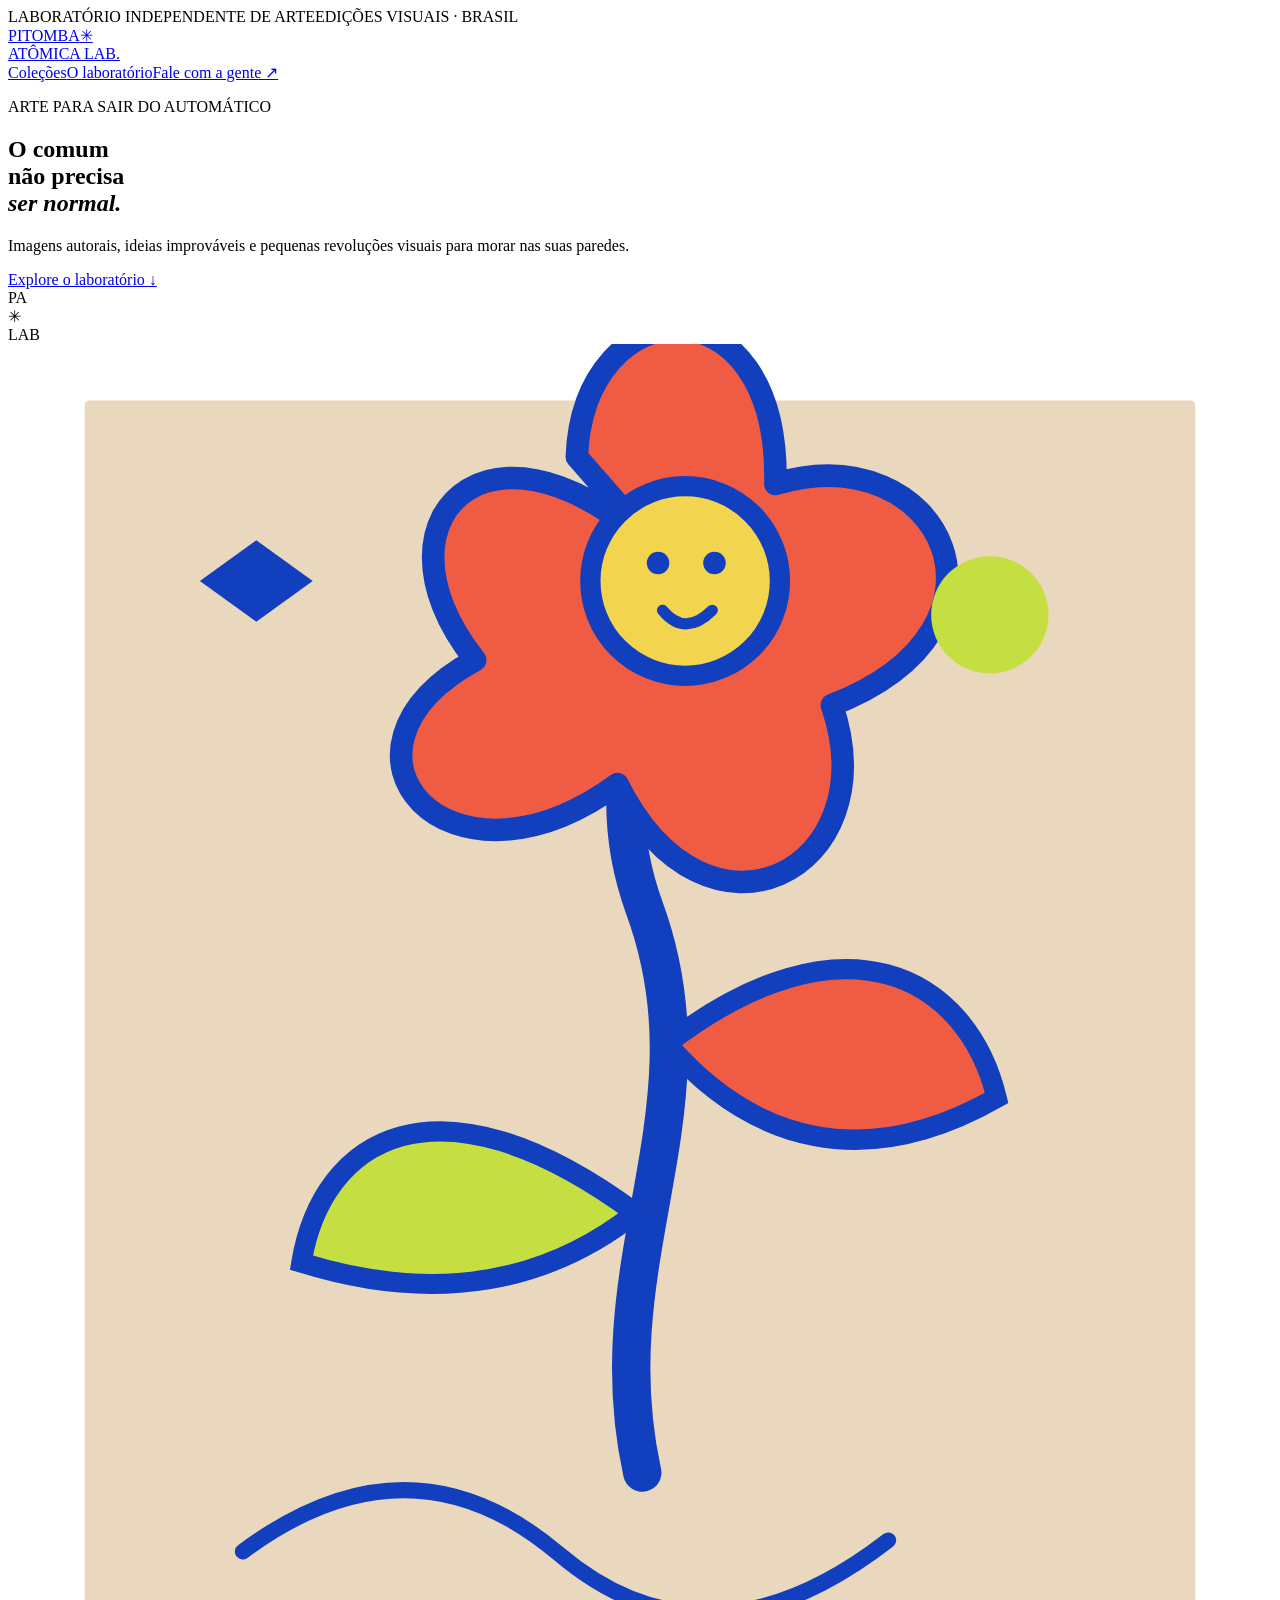
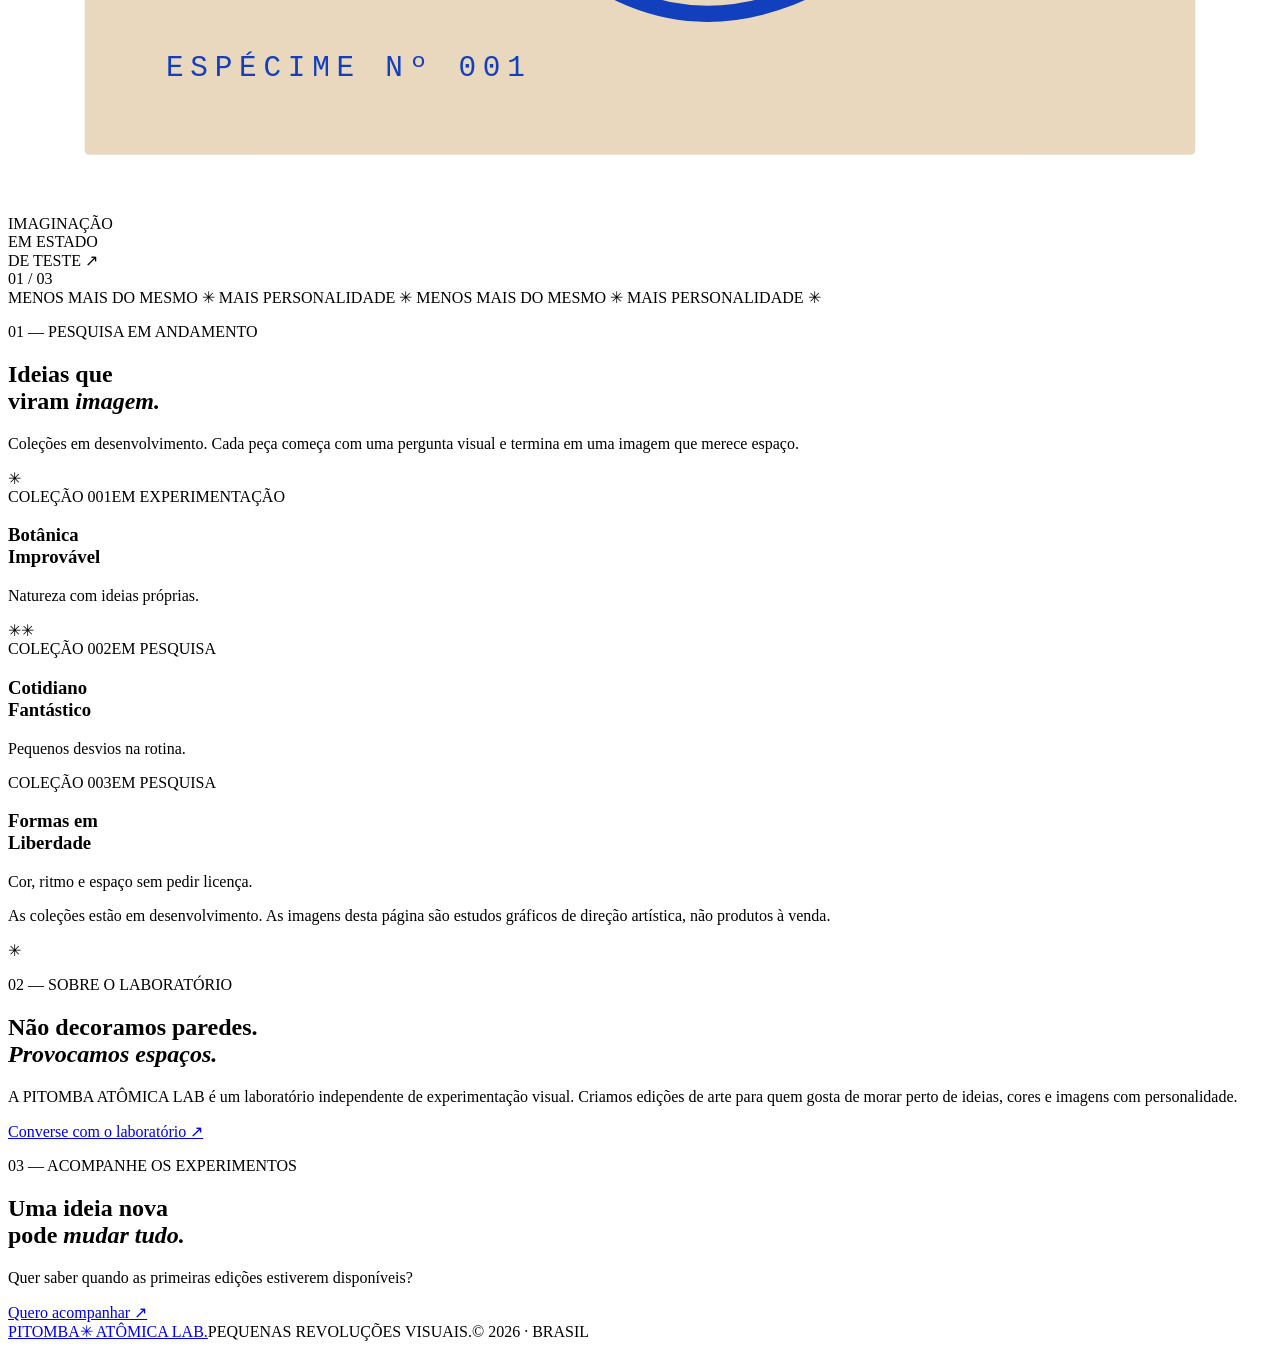
==== index.html @ f076c750 "Criar primeira versão do portfólio editorial" ====
<!doctype html>
<html lang="pt-BR">
<head>
<meta charset="utf-8">
<meta name="viewport" content="width=device-width, initial-scale=1">
<meta name="theme-color" content="#f4f0e8">
<meta name="description" content="PITOMBA ATÔMICA LAB — pequenas revoluções visuais. Arte autoral para paredes com personalidade.">
<title>PITOMBA ATÔMICA LAB — Pequenas revoluções visuais</title>
<link rel="preconnect" href="https://fonts.googleapis.com">
<link rel="preconnect" href="https://fonts.gstatic.com" crossorigin>
<link href="https://fonts.googleapis.com/css2?family=DM+Mono:wght@400;500&family=Space+Grotesk:wght@400;500;600;700&display=swap" rel="stylesheet">
<link rel="stylesheet" href="assets/css/style.css">
</head>
<body>
<div class="topline"><span>LABORATÓRIO INDEPENDENTE DE ARTE</span><span>EDIÇÕES VISUAIS · BRASIL</span></div>
<header class="site-header">
<a class="wordmark" href="#" aria-label="Pitomba Atômica início">PITOMBA<span>✳</span><br>ATÔMICA<span class="lab"> LAB.</span></a>
<nav aria-label="Navegação principal"><a href="#colecoes">Coleções</a><a href="#laboratorio">O laboratório</a><a class="nav-contact" href="mailto:oi@pitombatomica.com.br?subject=Quero%20conhecer%20a%20Pitomba">Fale com a gente ↗</a></nav>
</header>
<main>
<section class="hero">
<div class="hero-copy">
<p class="eyebrow"><span class="dot"></span> ARTE PARA SAIR DO AUTOMÁTICO</p>
<h1>O comum<br>não precisa<br><em>ser normal.</em></h1>
<p class="hero-text">Imagens autorais, ideias improváveis e pequenas revoluções visuais para morar nas suas paredes.</p>
<a class="round-link" href="#colecoes">Explore o laboratório <span>↓</span></a>
</div>
<div class="hero-art" aria-label="Composição gráfica abstrata original">
<div class="art-stamp">PA<br>✳<br>LAB</div>
<svg viewBox="0 0 560 650" role="img" aria-label="Ilustração abstrata de uma flor impossível">
<rect x="34" y="25" width="492" height="600" rx="2" fill="#e9d8bd"/>
<path d="M281 500 C260 405 315 340 282 250 C260 190 286 143 300 105" fill="none" stroke="#123fbd" stroke-width="17" stroke-linecap="round"/>
<path d="M278 385 C190 320 139 352 130 407 C191 426 240 415 278 385Z" fill="#c5df43" stroke="#123fbd" stroke-width="9"/>
<path d="M292 310 C370 250 425 280 438 334 C380 367 330 354 292 310Z" fill="#f05b43" stroke="#123fbd" stroke-width="9"/>
<g transform="translate(300 105)">
<path d="M0 0 C-80 -90 -145 -30 -93 35 C-166 75 -105 145 -30 90 C10 170 90 128 65 55 C155 20 113 -65 40 -43 C42 -135 -45 -130 -48 -55Z" fill="#f05b43" stroke="#123fbd" stroke-width="10" stroke-linejoin="round"/>
<circle cx="0" cy="0" r="42" fill="#f3d44f" stroke="#123fbd" stroke-width="9"/>
<circle cx="-12" cy="-8" r="5" fill="#123fbd"/><circle cx="13" cy="-8" r="5" fill="#123fbd"/><path d="M-10 13 Q0 25 12 13" fill="none" stroke="#123fbd" stroke-width="5" stroke-linecap="round"/>
</g>
<path d="M104 535 Q178 480 244 536 T390 530" fill="none" stroke="#123fbd" stroke-width="7" stroke-linecap="round"/>
<circle cx="435" cy="120" r="26" fill="#c5df43"/><path d="M85 105 l25 -18 25 18 -25 18Z" fill="#123fbd"/>
<text x="70" y="590" font-family="monospace" font-size="13" letter-spacing="3" fill="#123fbd">ESPÉCIME Nº 001</text>
</svg>
<div class="side-note">IMAGINAÇÃO<br>EM ESTADO<br>DE TESTE ↗</div>
</div>
<div class="hero-index">01 / 03</div>
</section>
<section class="ticker" aria-label="Manifesto"><div>MENOS MAIS DO MESMO <span>✳</span> MAIS PERSONALIDADE <span>✳</span> MENOS MAIS DO MESMO <span>✳</span> MAIS PERSONALIDADE <span>✳</span></div></section>
<section class="collections" id="colecoes">
<div class="section-head"><div><p class="eyebrow">01 — PESQUISA EM ANDAMENTO</p><h2>Ideias que<br>viram <em>imagem.</em></h2></div><p class="section-intro">Coleções em desenvolvimento. Cada peça começa com uma pergunta visual e termina em uma imagem que merece espaço.</p></div>
<div class="collection-grid">
<article class="collection-card card-one"><div class="card-art art-one"><span class="sun"></span><span class="plant-stem"></span><span class="plant-leaf leaf-a"></span><span class="plant-leaf leaf-b"></span><span class="pot"></span><span class="tiny-star">✳</span></div><div class="card-meta"><span>COLEÇÃO 001</span><span>EM EXPERIMENTAÇÃO</span></div><h3>Botânica<br>Improvável</h3><p>Natureza com ideias próprias.</p></article>
<article class="collection-card card-two"><div class="card-art art-two"><span class="big-circle"></span><span class="figure-head"></span><span class="figure-body"></span><span class="book"></span><span class="bird bird-a">✳</span><span class="bird bird-b">✳</span></div><div class="card-meta"><span>COLEÇÃO 002</span><span>EM PESQUISA</span></div><h3>Cotidiano<br>Fantástico</h3><p>Pequenos desvios na rotina.</p></article>
<article class="collection-card card-three"><div class="card-art art-three"><span class="shape-a"></span><span class="shape-b"></span><span class="shape-c"></span><span class="shape-d"></span><span class="shape-e"></span></div><div class="card-meta"><span>COLEÇÃO 003</span><span>EM PESQUISA</span></div><h3>Formas em<br>Liberdade</h3><p>Cor, ritmo e espaço sem pedir licença.</p></article>
</div>
<p class="status-note"><span class="dot"></span> As coleções estão em desenvolvimento. As imagens desta página são estudos gráficos de direção artística, não produtos à venda.</p>
</section>
<section class="manifesto" id="laboratorio">
<div class="manifesto-mark">✳</div><div><p class="eyebrow">02 — SOBRE O LABORATÓRIO</p><h2>Não decoramos paredes.<br><em>Provocamos espaços.</em></h2><p class="manifesto-text">A PITOMBA ATÔMICA LAB é um laboratório independente de experimentação visual. Criamos edições de arte para quem gosta de morar perto de ideias, cores e imagens com personalidade.</p><a class="text-link" href="mailto:oi@pitombatomica.com.br">Converse com o laboratório ↗</a></div>
</section>
<section class="newsletter">
<p class="eyebrow">03 — ACOMPANHE OS EXPERIMENTOS</p><h2>Uma ideia nova<br>pode <em>mudar tudo.</em></h2><p>Quer saber quando as primeiras edições estiverem disponíveis?</p><a class="button-link" href="mailto:oi@pitombatomica.com.br?subject=Quero%20acompanhar%20as%20edições">Quero acompanhar ↗</a>
</section>
</main>
<footer><a class="footer-mark" href="#">PITOMBA✳ ATÔMICA LAB.</a><span>PEQUENAS REVOLUÇÕES VISUAIS.</span><span>© 2026 · BRASIL</span></footer>
</body></html>
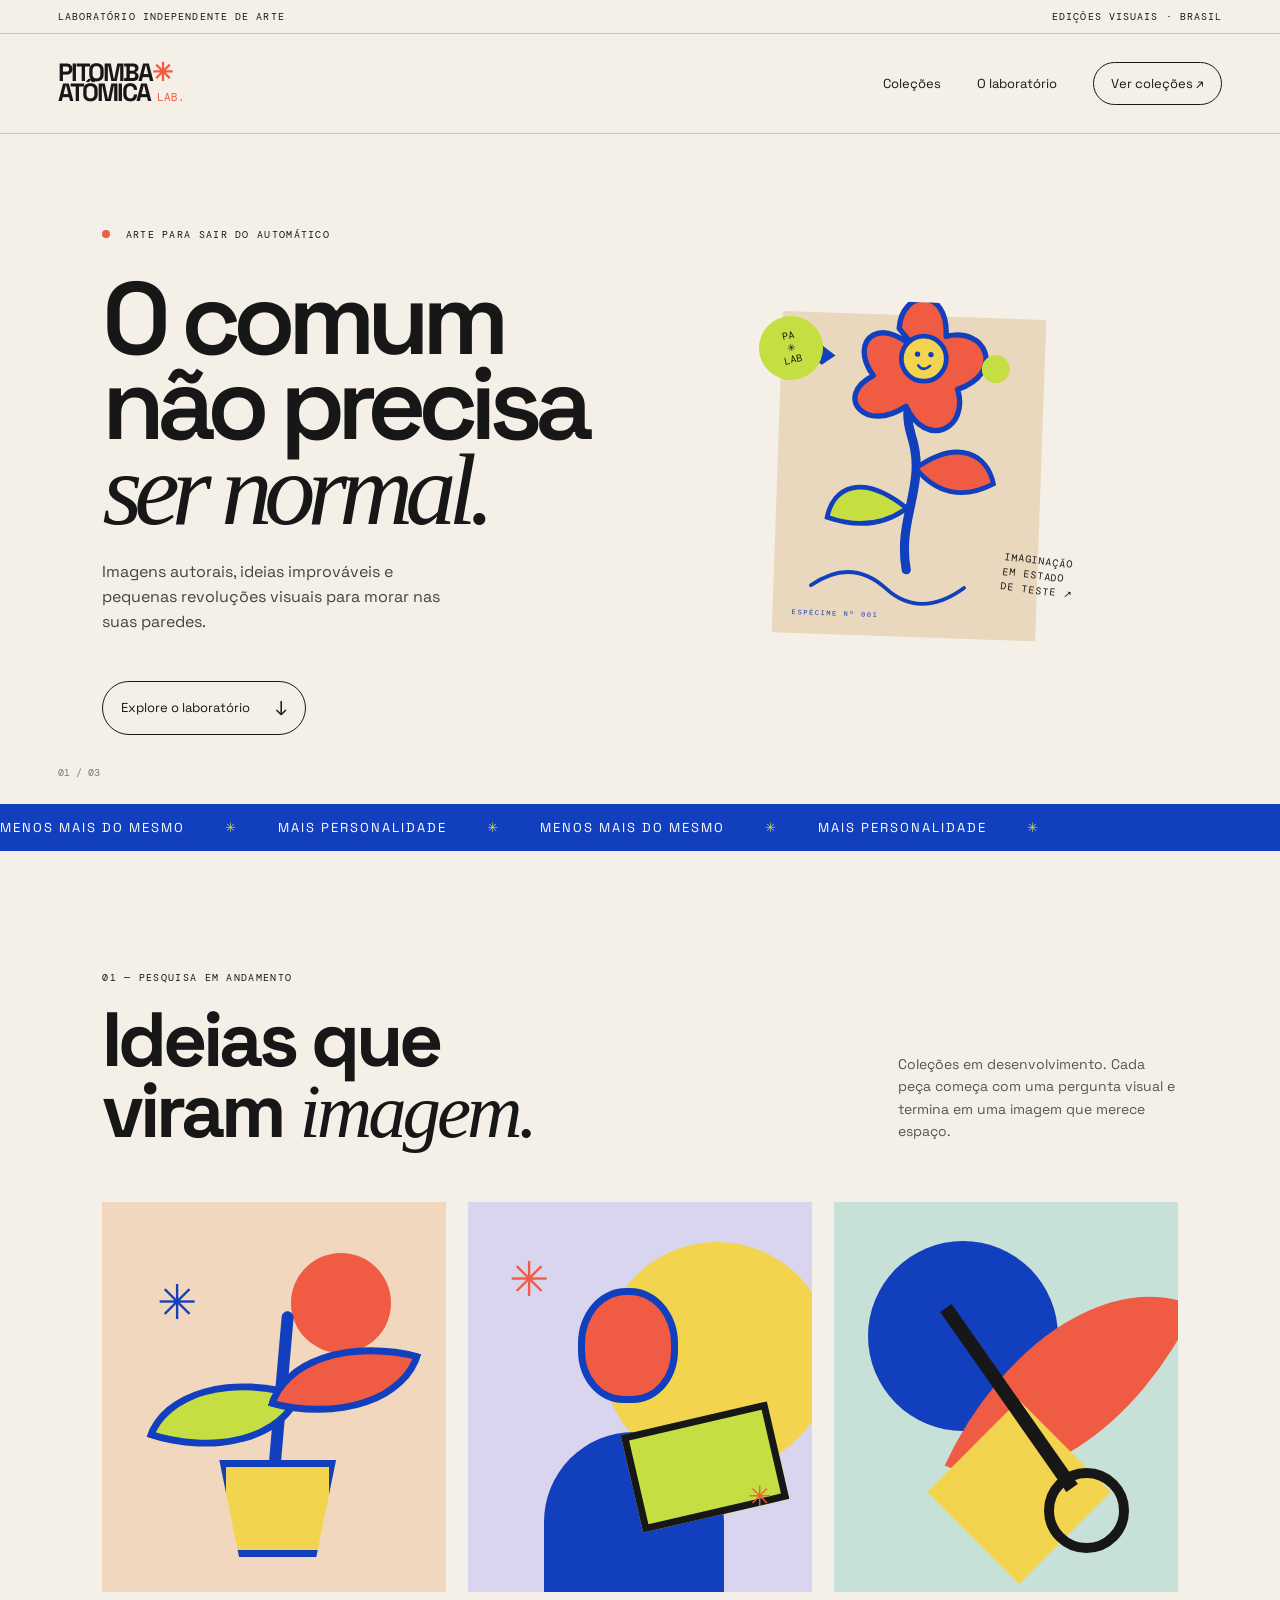
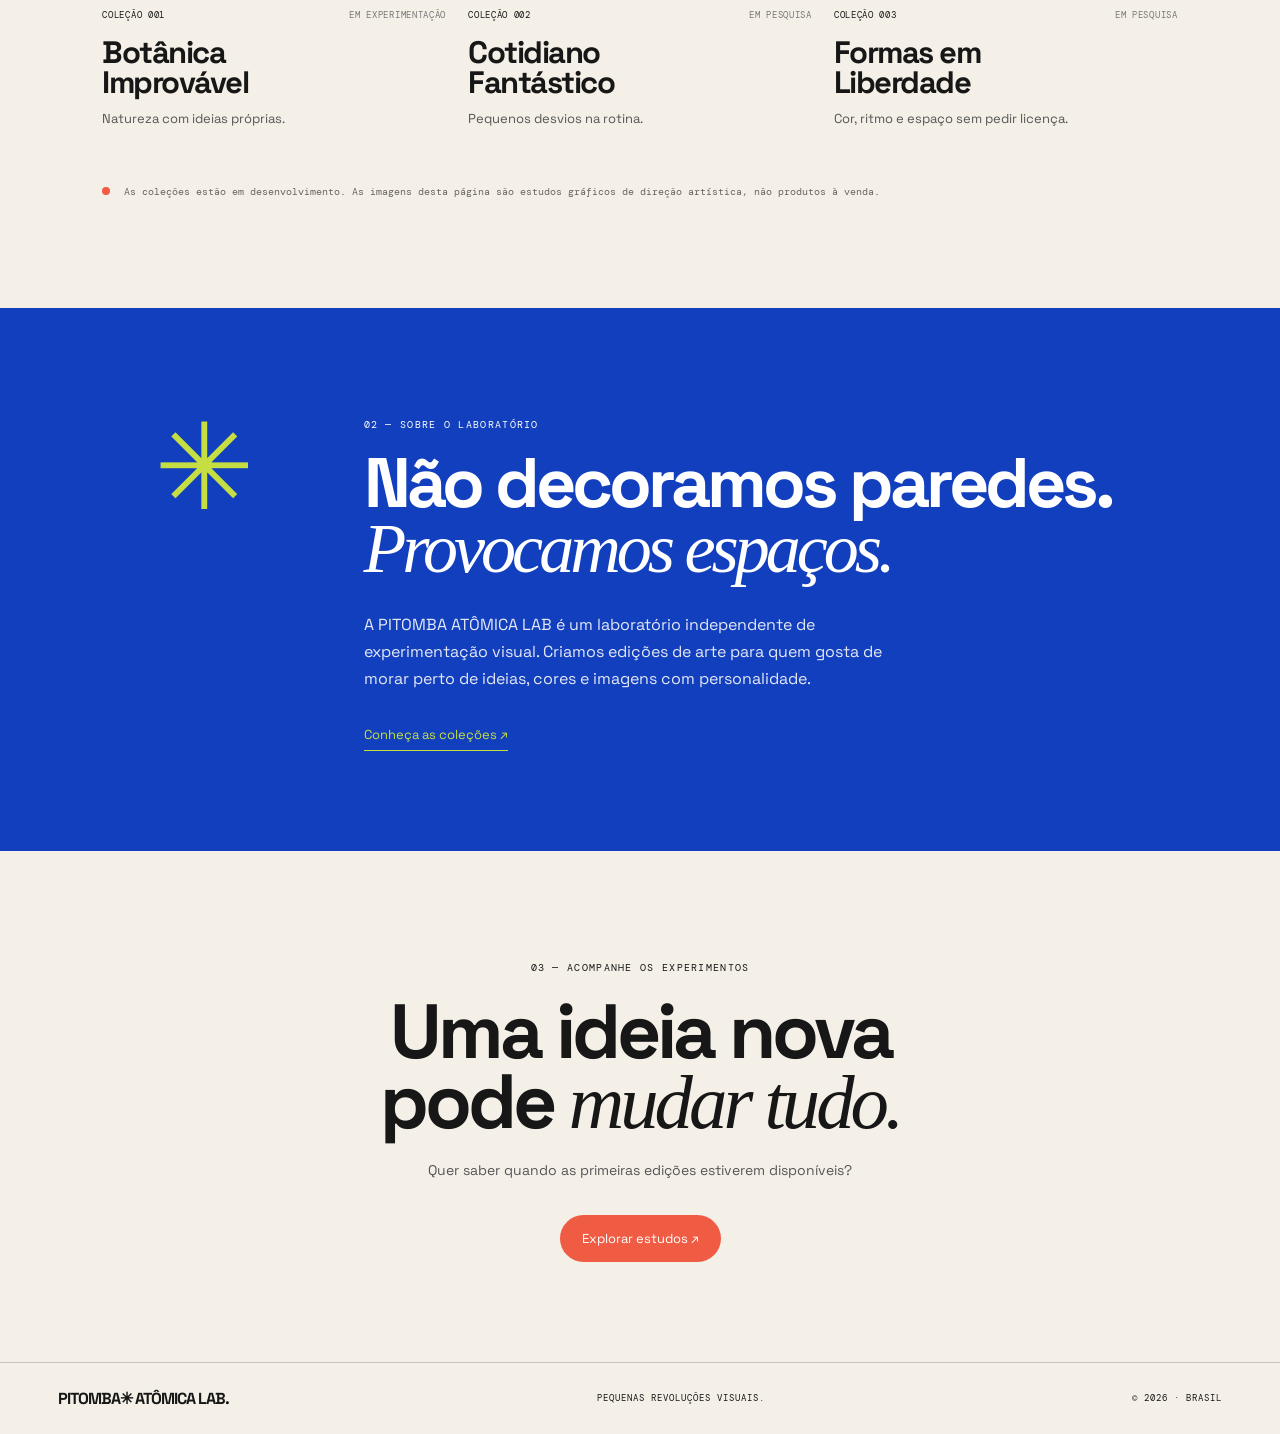
==== commit 9509aeaf: "Remover contato provisório não confirmado" ====
--- a/index.html
+++ b/index.html
@@ -15,7 +15,7 @@
 <div class="topline"><span>LABORATÓRIO INDEPENDENTE DE ARTE</span><span>EDIÇÕES VISUAIS · BRASIL</span></div>
 <header class="site-header">
 <a class="wordmark" href="#" aria-label="Pitomba Atômica início">PITOMBA<span>✳</span><br>ATÔMICA<span class="lab"> LAB.</span></a>
-<nav aria-label="Navegação principal"><a href="#colecoes">Coleções</a><a href="#laboratorio">O laboratório</a><a class="nav-contact" href="mailto:oi@pitombatomica.com.br?subject=Quero%20conhecer%20a%20Pitomba">Fale com a gente ↗</a></nav>
+<nav aria-label="Navegação principal"><a href="#colecoes">Coleções</a><a href="#laboratorio">O laboratório</a><a class="nav-contact" href="#colecoes">Ver coleções ↗</a></nav>
 </header>
 <main>
 <section class="hero">
@@ -56,10 +56,10 @@
 <p class="status-note"><span class="dot"></span> As coleções estão em desenvolvimento. As imagens desta página são estudos gráficos de direção artística, não produtos à venda.</p>
 </section>
 <section class="manifesto" id="laboratorio">
-<div class="manifesto-mark">✳</div><div><p class="eyebrow">02 — SOBRE O LABORATÓRIO</p><h2>Não decoramos paredes.<br><em>Provocamos espaços.</em></h2><p class="manifesto-text">A PITOMBA ATÔMICA LAB é um laboratório independente de experimentação visual. Criamos edições de arte para quem gosta de morar perto de ideias, cores e imagens com personalidade.</p><a class="text-link" href="mailto:oi@pitombatomica.com.br">Converse com o laboratório ↗</a></div>
+<div class="manifesto-mark">✳</div><div><p class="eyebrow">02 — SOBRE O LABORATÓRIO</p><h2>Não decoramos paredes.<br><em>Provocamos espaços.</em></h2><p class="manifesto-text">A PITOMBA ATÔMICA LAB é um laboratório independente de experimentação visual. Criamos edições de arte para quem gosta de morar perto de ideias, cores e imagens com personalidade.</p><a class="text-link" href="#colecoes">Conheça as coleções ↗</a></div>
 </section>
 <section class="newsletter">
-<p class="eyebrow">03 — ACOMPANHE OS EXPERIMENTOS</p><h2>Uma ideia nova<br>pode <em>mudar tudo.</em></h2><p>Quer saber quando as primeiras edições estiverem disponíveis?</p><a class="button-link" href="mailto:oi@pitombatomica.com.br?subject=Quero%20acompanhar%20as%20edições">Quero acompanhar ↗</a>
+<p class="eyebrow">03 — ACOMPANHE OS EXPERIMENTOS</p><h2>Uma ideia nova<br>pode <em>mudar tudo.</em></h2><p>Quer saber quando as primeiras edições estiverem disponíveis?</p><a class="button-link" href="#colecoes">Explorar estudos ↗</a>
 </section>
 </main>
 <footer><a class="footer-mark" href="#">PITOMBA✳ ATÔMICA LAB.</a><span>PEQUENAS REVOLUÇÕES VISUAIS.</span><span>© 2026 · BRASIL</span></footer>
--- a/assets/css/style.css
+++ b/assets/css/style.css
@@ -0,0 +1 @@
+:root{--paper:#f4f0e8;--ink:#171717;--blue:#123fbd;--red:#f05b43;--acid:#c5df43;--yellow:#f3d44f;--line:rgba(23,23,23,.2)}*{box-sizing:border-box}html{scroll-behavior:smooth}body{margin:0;background:var(--paper);color:var(--ink);font-family:"Space Grotesk",Arial,sans-serif}.topline{display:flex;justify-content:space-between;padding:10px 4.5%;font:10px "DM Mono",monospace;letter-spacing:1.1px;border-bottom:1px solid var(--line)}.site-header{height:100px;padding:0 4.5%;display:flex;align-items:center;justify-content:space-between;border-bottom:1px solid var(--line)}.wordmark{font-size:25px;line-height:.78;font-weight:700;letter-spacing:-2px;color:var(--ink);text-decoration:none}.wordmark span{color:var(--red)}.wordmark .lab{font:11px "DM Mono",monospace;letter-spacing:0}.site-header nav{display:flex;gap:36px;align-items:center}.site-header nav a{color:var(--ink);text-decoration:none;font-size:13px}.site-header nav .nav-contact{border:1px solid var(--ink);padding:12px 17px;border-radius:30px}.hero{min-height:670px;padding:70px 8% 55px;display:grid;grid-template-columns:1fr 1fr;align-items:center;position:relative;overflow:hidden}.eyebrow{font:10px "DM Mono",monospace;letter-spacing:1.3px}.dot{display:inline-block;width:8px;height:8px;background:var(--red);border-radius:50%;margin-right:8px}.hero h1{font-size:clamp(64px,8vw,112px);line-height:.83;letter-spacing:-8px;margin:35px 0 28px;font-weight:600}.hero h1 em,.section-head h2 em,.manifesto h2 em,.newsletter h2 em{font-family:Georgia,serif;font-weight:400}.hero-text{max-width:350px;font-size:16px;line-height:1.55;color:#45433e}.round-link{display:inline-flex;align-items:center;gap:25px;margin-top:30px;padding:13px 18px;border:1px solid var(--ink);border-radius:40px;text-decoration:none;color:var(--ink);font-size:13px}.round-link span{font-size:20px}.hero-art{position:relative;max-width:520px;margin:auto}.hero-art svg{width:100%;height:auto;display:block;transform:rotate(2deg)}.art-stamp{position:absolute;z-index:2;top:4%;left:0;background:var(--acid);width:64px;height:64px;border-radius:50%;display:grid;place-content:center;text-align:center;font:10px/1.2 "DM Mono";transform:rotate(-12deg)}.side-note{position:absolute;right:-5%;bottom:15%;font:10px/1.5 "DM Mono";letter-spacing:1px;transform:rotate(7deg)}.hero-index{position:absolute;bottom:25px;left:4.5%;font:10px "DM Mono";color:#777}.ticker{overflow:hidden;background:var(--blue);color:white;padding:15px 0;white-space:nowrap;font-size:13px;letter-spacing:2px}.ticker div{min-width:max-content;animation:marquee 28s linear infinite}.ticker span{color:var(--acid);padding:0 35px}@keyframes marquee{to{transform:translateX(-35%)}}.collections{padding:110px 8% 100px}.section-head{display:flex;justify-content:space-between;align-items:end;margin-bottom:55px}.section-head h2,.manifesto h2,.newsletter h2{font-size:clamp(48px,6vw,78px);line-height:.92;letter-spacing:-4px;margin:20px 0 0}.section-intro{max-width:280px;font-size:14px;line-height:1.6;color:#555;margin-bottom:5px}.collection-grid{display:grid;grid-template-columns:repeat(3,1fr);gap:22px}.collection-card{min-width:0}.card-art{height:390px;position:relative;overflow:hidden;display:block}.art-one{background:#f0d7bd}.sun{position:absolute;width:100px;height:100px;background:var(--red);border-radius:50%;right:16%;top:13%}.plant-stem{position:absolute;left:50%;top:28%;height:48%;width:12px;background:var(--blue);transform:rotate(5deg);border-radius:10px}.plant-leaf{position:absolute;width:135px;height:90px;border-radius:100% 0 100% 0;background:var(--acid);border:7px solid var(--blue)}.leaf-a{left:16%;top:43%;transform:rotate(18deg)}.leaf-b{right:10%;top:34%;transform:rotate(195deg);background:var(--red)}.pot{position:absolute;bottom:9%;left:34%;width:34%;height:25%;background:var(--yellow);border:7px solid var(--blue);clip-path:polygon(0 0,100% 0,83% 100%,17% 100%)}.tiny-star{position:absolute;top:18%;left:16%;font-size:48px;color:var(--blue)}.art-two{background:#d9d5ef}.big-circle{position:absolute;width:230px;height:230px;border-radius:50%;background:var(--yellow);right:-20px;top:40px}.figure-head{position:absolute;width:100px;height:115px;border-radius:48% 48% 45% 45%;background:var(--red);border:7px solid var(--blue);left:32%;top:22%}.figure-body{position:absolute;width:180px;height:190px;background:var(--blue);border-radius:90px 90px 15px 15px;left:22%;bottom:-30px}.book{position:absolute;width:150px;height:100px;background:var(--acid);border:7px solid var(--ink);left:47%;top:55%;transform:rotate(-13deg);z-index:2}.bird{position:absolute;color:var(--red);font-size:48px;z-index:3}.bird-a{top:12%;left:12%}.bird-b{right:12%;bottom:20%;font-size:28px}.art-three{background:#c8e1d8}.shape-a{position:absolute;width:190px;height:190px;border-radius:50%;background:var(--blue);top:10%;left:10%}.shape-b{position:absolute;width:160px;height:250px;background:var(--red);border-radius:100% 0 100% 0;right:8%;top:15%;transform:rotate(25deg)}.shape-c{position:absolute;width:130px;height:130px;background:var(--yellow);bottom:9%;left:35%;transform:rotate(45deg)}.shape-d{position:absolute;width:85px;height:85px;border:10px solid var(--ink);border-radius:50%;right:14%;bottom:10%}.shape-e{position:absolute;width:14px;height:220px;background:var(--ink);left:49%;top:22%;transform:rotate(-35deg)}.card-meta{display:flex;justify-content:space-between;margin-top:17px;font:9px "DM Mono";letter-spacing:.7px}.card-meta span:last-child{color:#777}.collection-card h3{font-size:31px;line-height:.95;letter-spacing:-1.5px;margin:17px 0 8px}.collection-card p{font-size:13px;color:#555}.status-note{font:10px "DM Mono";color:#68655e;margin-top:45px}.manifesto{background:var(--blue);color:white;padding:100px 12%;display:grid;grid-template-columns:180px 1fr;gap:30px}.manifesto-mark{font-size:120px;color:var(--acid);line-height:1}.manifesto h2{font-size:clamp(42px,5.5vw,70px)}.manifesto-text{max-width:560px;font-size:16px;line-height:1.7;color:#e4e8f5;margin:30px 0}.text-link{display:inline-block;color:var(--acid);text-decoration:none;border-bottom:1px solid var(--acid);padding-bottom:7px;font-size:13px}.newsletter{text-align:center;padding:100px 20px}.newsletter h2{margin:22px 0}.newsletter>p:not(.eyebrow){color:#555;font-size:14px}.button-link{display:inline-block;margin-top:22px;background:var(--red);color:#fff;padding:15px 22px;border-radius:30px;text-decoration:none;font-size:13px}footer{border-top:1px solid var(--line);padding:25px 4.5%;display:flex;justify-content:space-between;align-items:center;font:9px "DM Mono";letter-spacing:1px}.footer-mark{font:700 16px "Space Grotesk";letter-spacing:-1px;text-decoration:none;color:var(--ink)}@media(max-width:760px){.topline span:last-child{display:none}.site-header{height:82px}.site-header nav{gap:13px}.site-header nav a{font-size:11px}.site-header nav a:nth-child(2){display:none}.site-header nav .nav-contact{padding:10px}.hero{padding:55px 7% 70px;grid-template-columns:1fr;gap:25px}.hero h1{font-size:76px;letter-spacing:-6px;margin-top:28px}.hero-art{width:86%;margin:0 auto}.side-note{right:-9%}.collections{padding:75px 7%}.section-head{display:block}.section-intro{margin-top:25px}.collection-grid{grid-template-columns:1fr;gap:45px}.card-art{height:430px}.manifesto{padding:75px 8%;grid-template-columns:1fr;gap:10px}.manifesto-mark{font-size:70px}.manifesto h2{font-size:48px}.newsletter{padding:75px 8%}footer{gap:15px;flex-wrap:wrap}footer span:nth-child(2){display:none}}
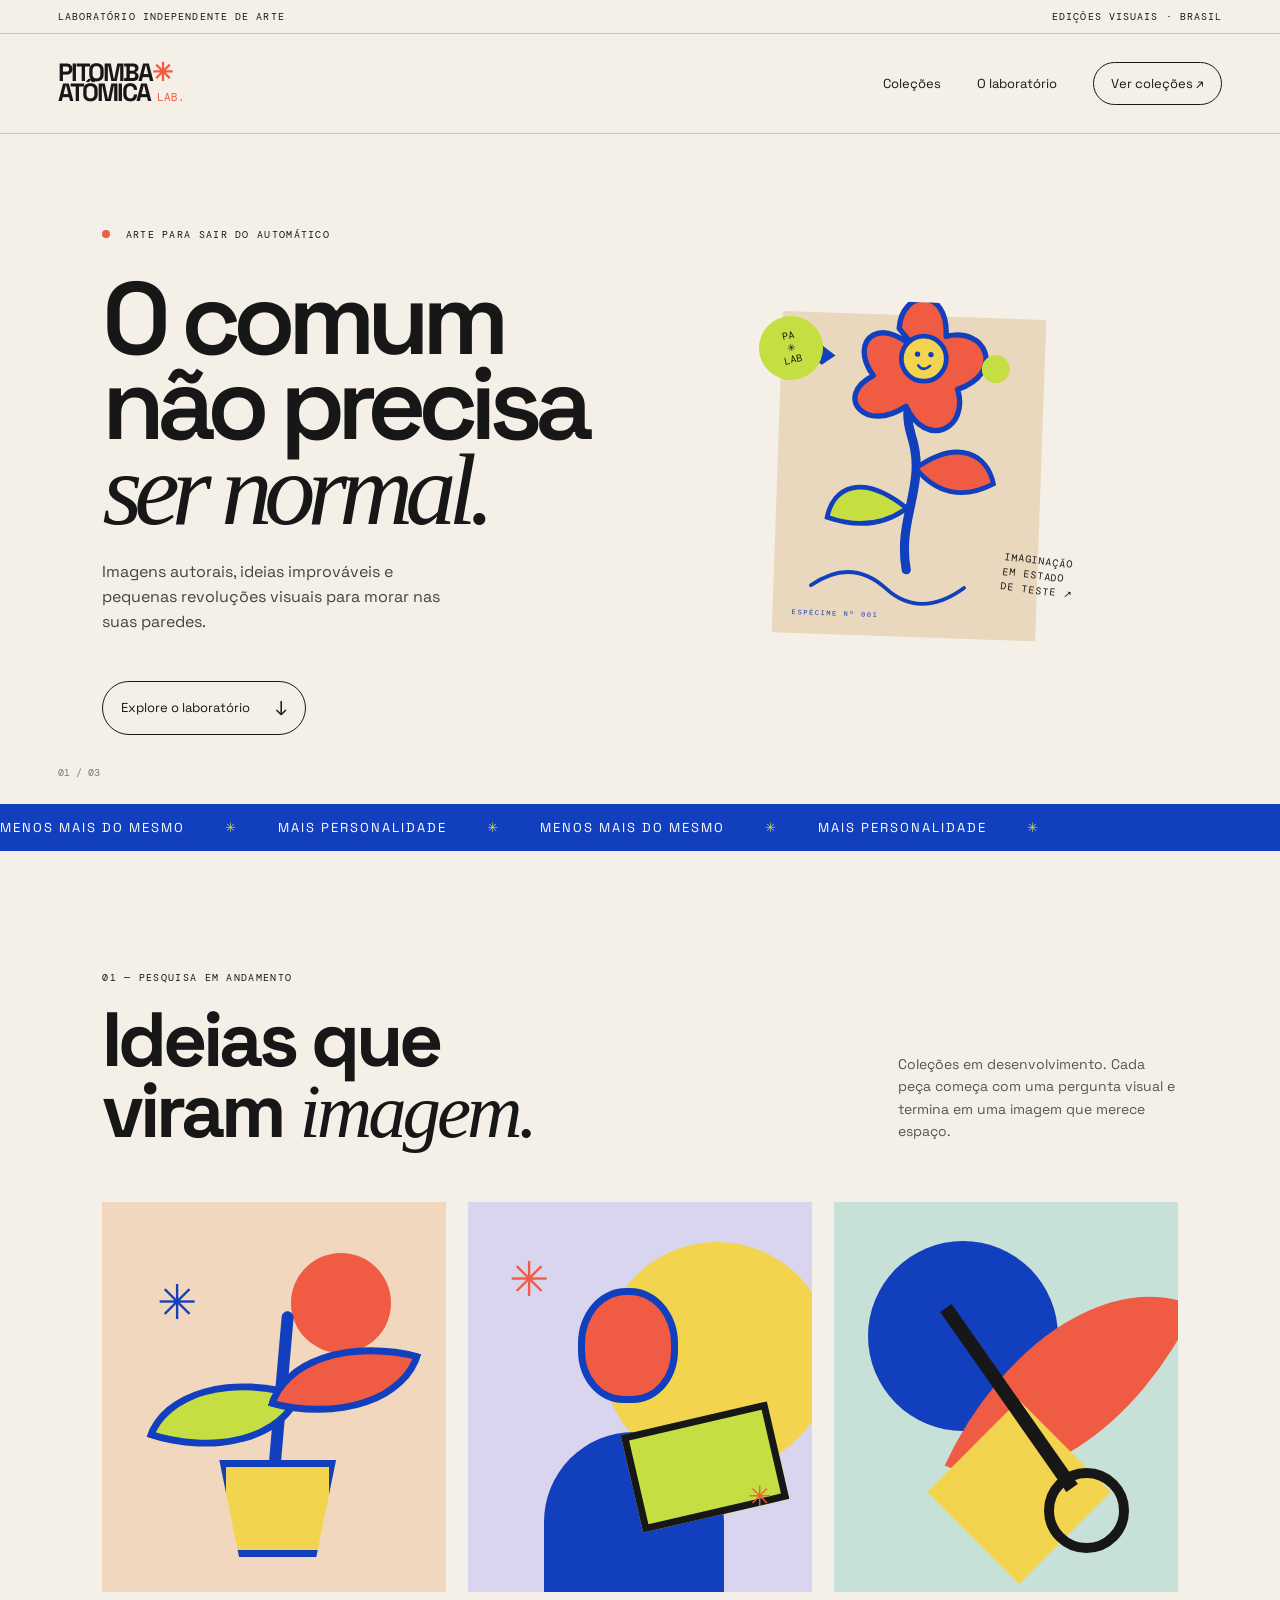
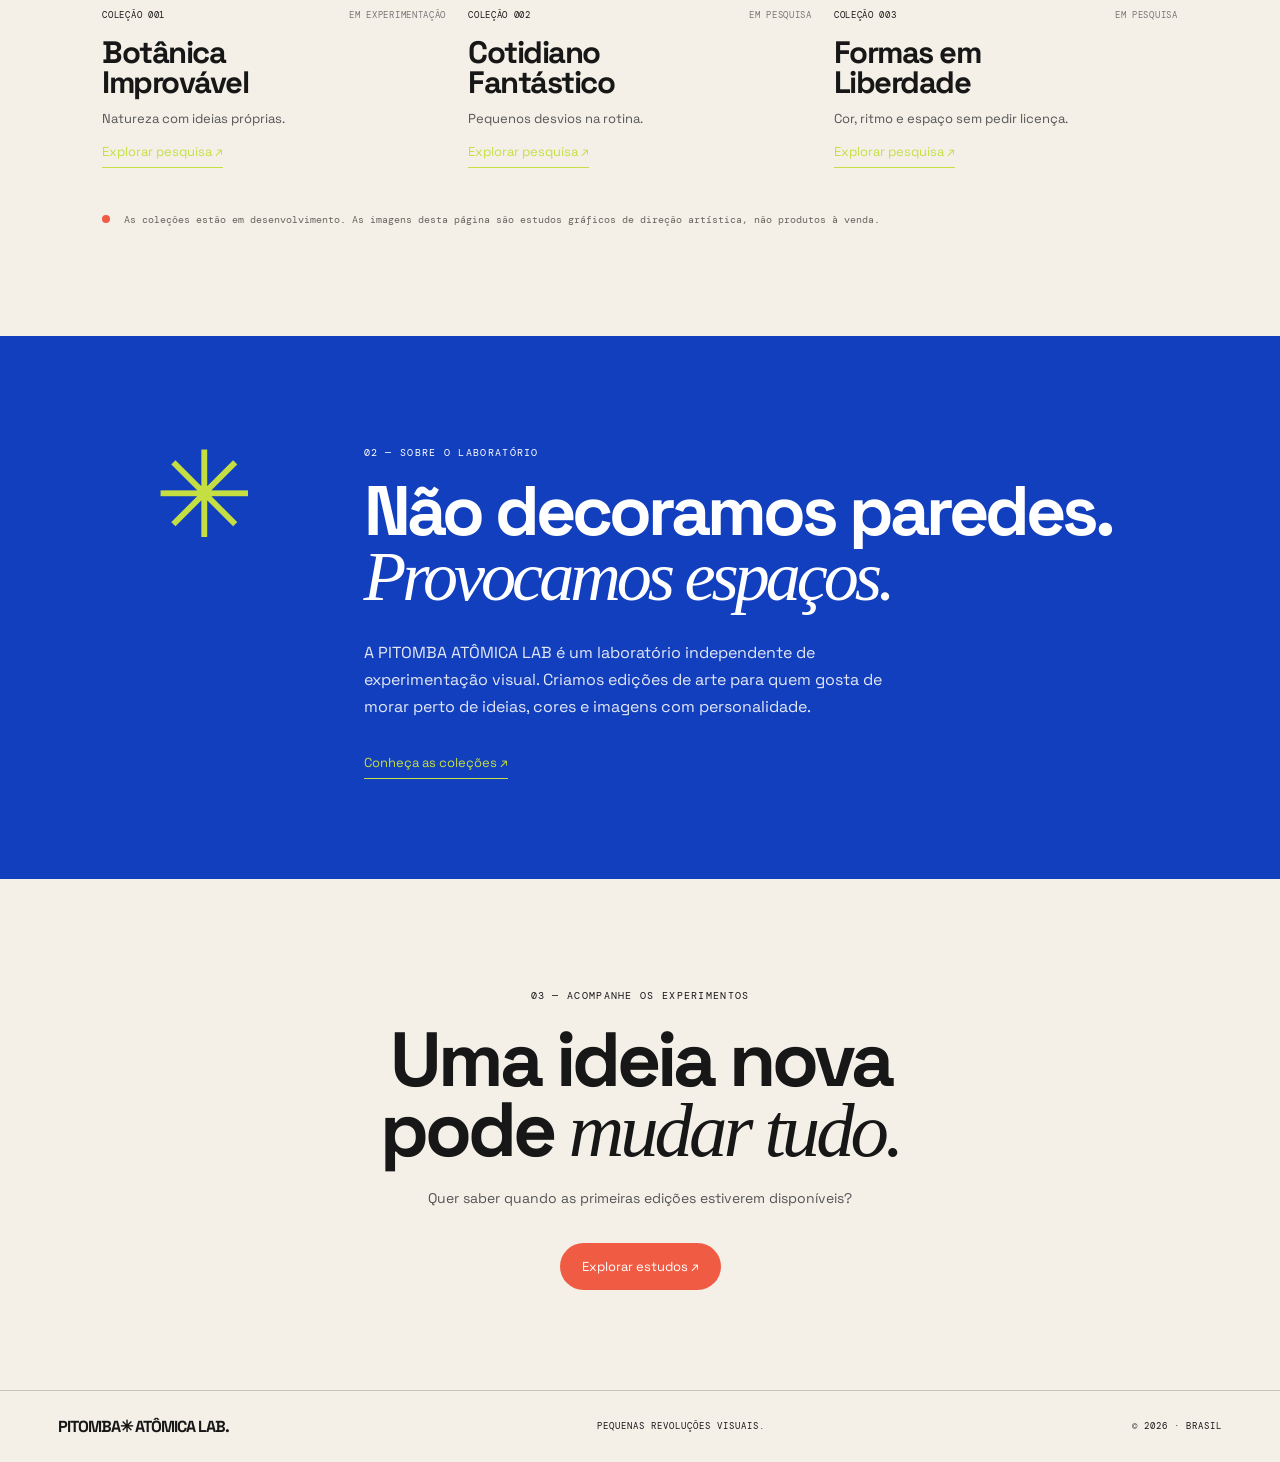
==== commit 153e2b64: "Connect homepage to collection landing pages" ====
--- a/index.html
+++ b/index.html
@@ -10,12 +10,45 @@
 <link rel="preconnect" href="https://fonts.gstatic.com" crossorigin>
 <link href="https://fonts.googleapis.com/css2?family=DM+Mono:wght@400;500&family=Space+Grotesk:wght@400;500;600;700&display=swap" rel="stylesheet">
 <link rel="stylesheet" href="assets/css/style.css">
+
+<link rel="canonical" href="https://inforeincluder.github.io/pitomba-atomica/">
+<link rel="icon" type="image/svg+xml" href="assets/favicon.svg">
+<meta name="robots" content="index,follow,max-image-preview:large">
+<meta property="og:type" content="website">
+<meta property="og:locale" content="pt_BR">
+<meta property="og:site_name" content="PITOMBA ATÔMICA LAB">
+<meta property="og:title" content="PITOMBA ATÔMICA LAB — Pequenas revoluções visuais">
+<meta property="og:description" content="Laboratório independente de experimentação visual e edições de arte para paredes com personalidade.">
+<meta property="og:url" content="https://inforeincluder.github.io/pitomba-atomica/">
+<meta name="twitter:card" content="summary">
+<script type="application/ld+json">
+{
+  "@context": "https://schema.org",
+  "@type": "Organization",
+  "name": "PITOMBA ATÔMICA LAB",
+  "url": "https://inforeincluder.github.io/pitomba-atomica/",
+  "description": "Laboratório independente de experimentação visual e edições de arte para decoração de interiores.",
+  "brand": {
+    "@type": "Brand",
+    "name": "PITOMBA ATÔMICA LAB"
+  }
+}
+</script>
+<script type="application/ld+json">
+{
+  "@context": "https://schema.org",
+  "@type": "WebSite",
+  "name": "PITOMBA ATÔMICA LAB",
+  "url": "https://inforeincluder.github.io/pitomba-atomica/",
+  "inLanguage": "pt-BR"
+}
+</script>
 </head>
 <body>
 <div class="topline"><span>LABORATÓRIO INDEPENDENTE DE ARTE</span><span>EDIÇÕES VISUAIS · BRASIL</span></div>
 <header class="site-header">
 <a class="wordmark" href="#" aria-label="Pitomba Atômica início">PITOMBA<span>✳</span><br>ATÔMICA<span class="lab"> LAB.</span></a>
-<nav aria-label="Navegação principal"><a href="#colecoes">Coleções</a><a href="#laboratorio">O laboratório</a><a class="nav-contact" href="#colecoes">Ver coleções ↗</a></nav>
+<nav aria-label="Navegação principal"><a href="colecoes/">Coleções</a><a href="#laboratorio">O laboratório</a><a class="nav-contact" href="#colecoes">Ver coleções ↗</a></nav>
 </header>
 <main>
 <section class="hero">
@@ -49,14 +82,14 @@
 <section class="collections" id="colecoes">
 <div class="section-head"><div><p class="eyebrow">01 — PESQUISA EM ANDAMENTO</p><h2>Ideias que<br>viram <em>imagem.</em></h2></div><p class="section-intro">Coleções em desenvolvimento. Cada peça começa com uma pergunta visual e termina em uma imagem que merece espaço.</p></div>
 <div class="collection-grid">
-<article class="collection-card card-one"><div class="card-art art-one"><span class="sun"></span><span class="plant-stem"></span><span class="plant-leaf leaf-a"></span><span class="plant-leaf leaf-b"></span><span class="pot"></span><span class="tiny-star">✳</span></div><div class="card-meta"><span>COLEÇÃO 001</span><span>EM EXPERIMENTAÇÃO</span></div><h3>Botânica<br>Improvável</h3><p>Natureza com ideias próprias.</p></article>
-<article class="collection-card card-two"><div class="card-art art-two"><span class="big-circle"></span><span class="figure-head"></span><span class="figure-body"></span><span class="book"></span><span class="bird bird-a">✳</span><span class="bird bird-b">✳</span></div><div class="card-meta"><span>COLEÇÃO 002</span><span>EM PESQUISA</span></div><h3>Cotidiano<br>Fantástico</h3><p>Pequenos desvios na rotina.</p></article>
-<article class="collection-card card-three"><div class="card-art art-three"><span class="shape-a"></span><span class="shape-b"></span><span class="shape-c"></span><span class="shape-d"></span><span class="shape-e"></span></div><div class="card-meta"><span>COLEÇÃO 003</span><span>EM PESQUISA</span></div><h3>Formas em<br>Liberdade</h3><p>Cor, ritmo e espaço sem pedir licença.</p></article>
+<article class="collection-card card-one"><div class="card-art art-one"><span class="sun"></span><span class="plant-stem"></span><span class="plant-leaf leaf-a"></span><span class="plant-leaf leaf-b"></span><span class="pot"></span><span class="tiny-star">✳</span></div><div class="card-meta"><span>COLEÇÃO 001</span><span>EM EXPERIMENTAÇÃO</span></div><h3>Botânica<br>Improvável</h3><p>Natureza com ideias próprias.</p><a class="text-link" href="colecoes/botanica-improvavel/">Explorar pesquisa ↗</a></article>
+<article class="collection-card card-two"><div class="card-art art-two"><span class="big-circle"></span><span class="figure-head"></span><span class="figure-body"></span><span class="book"></span><span class="bird bird-a">✳</span><span class="bird bird-b">✳</span></div><div class="card-meta"><span>COLEÇÃO 002</span><span>EM PESQUISA</span></div><h3>Cotidiano<br>Fantástico</h3><p>Pequenos desvios na rotina.</p><a class="text-link" href="colecoes/cotidiano-fantastico/">Explorar pesquisa ↗</a></article>
+<article class="collection-card card-three"><div class="card-art art-three"><span class="shape-a"></span><span class="shape-b"></span><span class="shape-c"></span><span class="shape-d"></span><span class="shape-e"></span></div><div class="card-meta"><span>COLEÇÃO 003</span><span>EM PESQUISA</span></div><h3>Formas em<br>Liberdade</h3><p>Cor, ritmo e espaço sem pedir licença.</p><a class="text-link" href="colecoes/formas-em-liberdade/">Explorar pesquisa ↗</a></article>
 </div>
 <p class="status-note"><span class="dot"></span> As coleções estão em desenvolvimento. As imagens desta página são estudos gráficos de direção artística, não produtos à venda.</p>
 </section>
 <section class="manifesto" id="laboratorio">
-<div class="manifesto-mark">✳</div><div><p class="eyebrow">02 — SOBRE O LABORATÓRIO</p><h2>Não decoramos paredes.<br><em>Provocamos espaços.</em></h2><p class="manifesto-text">A PITOMBA ATÔMICA LAB é um laboratório independente de experimentação visual. Criamos edições de arte para quem gosta de morar perto de ideias, cores e imagens com personalidade.</p><a class="text-link" href="#colecoes">Conheça as coleções ↗</a></div>
+<div class="manifesto-mark">✳</div><div><p class="eyebrow">02 — SOBRE O LABORATÓRIO</p><h2>Não decoramos paredes.<br><em>Provocamos espaços.</em></h2><p class="manifesto-text">A PITOMBA ATÔMICA LAB é um laboratório independente de experimentação visual. Criamos edições de arte para quem gosta de morar perto de ideias, cores e imagens com personalidade.</p><a class="text-link" href="colecoes/">Conheça as coleções ↗</a></div>
 </section>
 <section class="newsletter">
 <p class="eyebrow">03 — ACOMPANHE OS EXPERIMENTOS</p><h2>Uma ideia nova<br>pode <em>mudar tudo.</em></h2><p>Quer saber quando as primeiras edições estiverem disponíveis?</p><a class="button-link" href="#colecoes">Explorar estudos ↗</a>
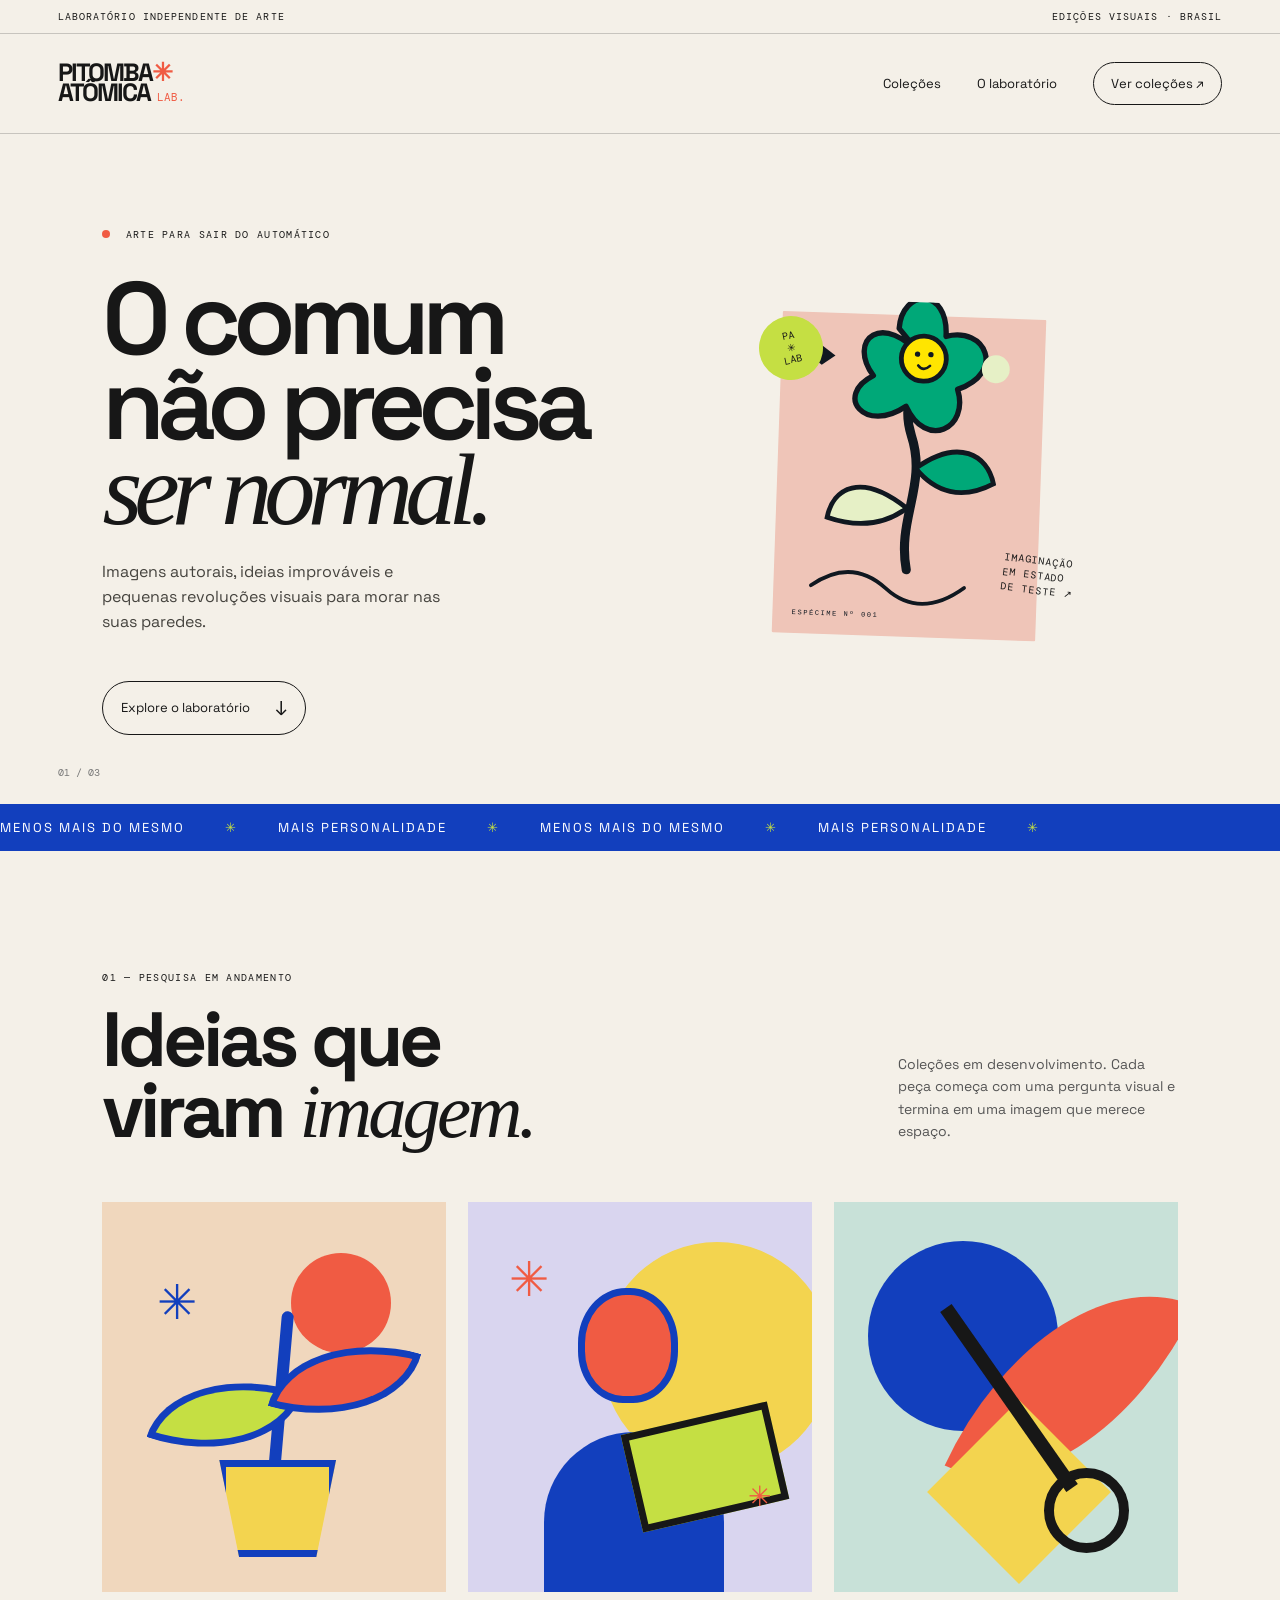
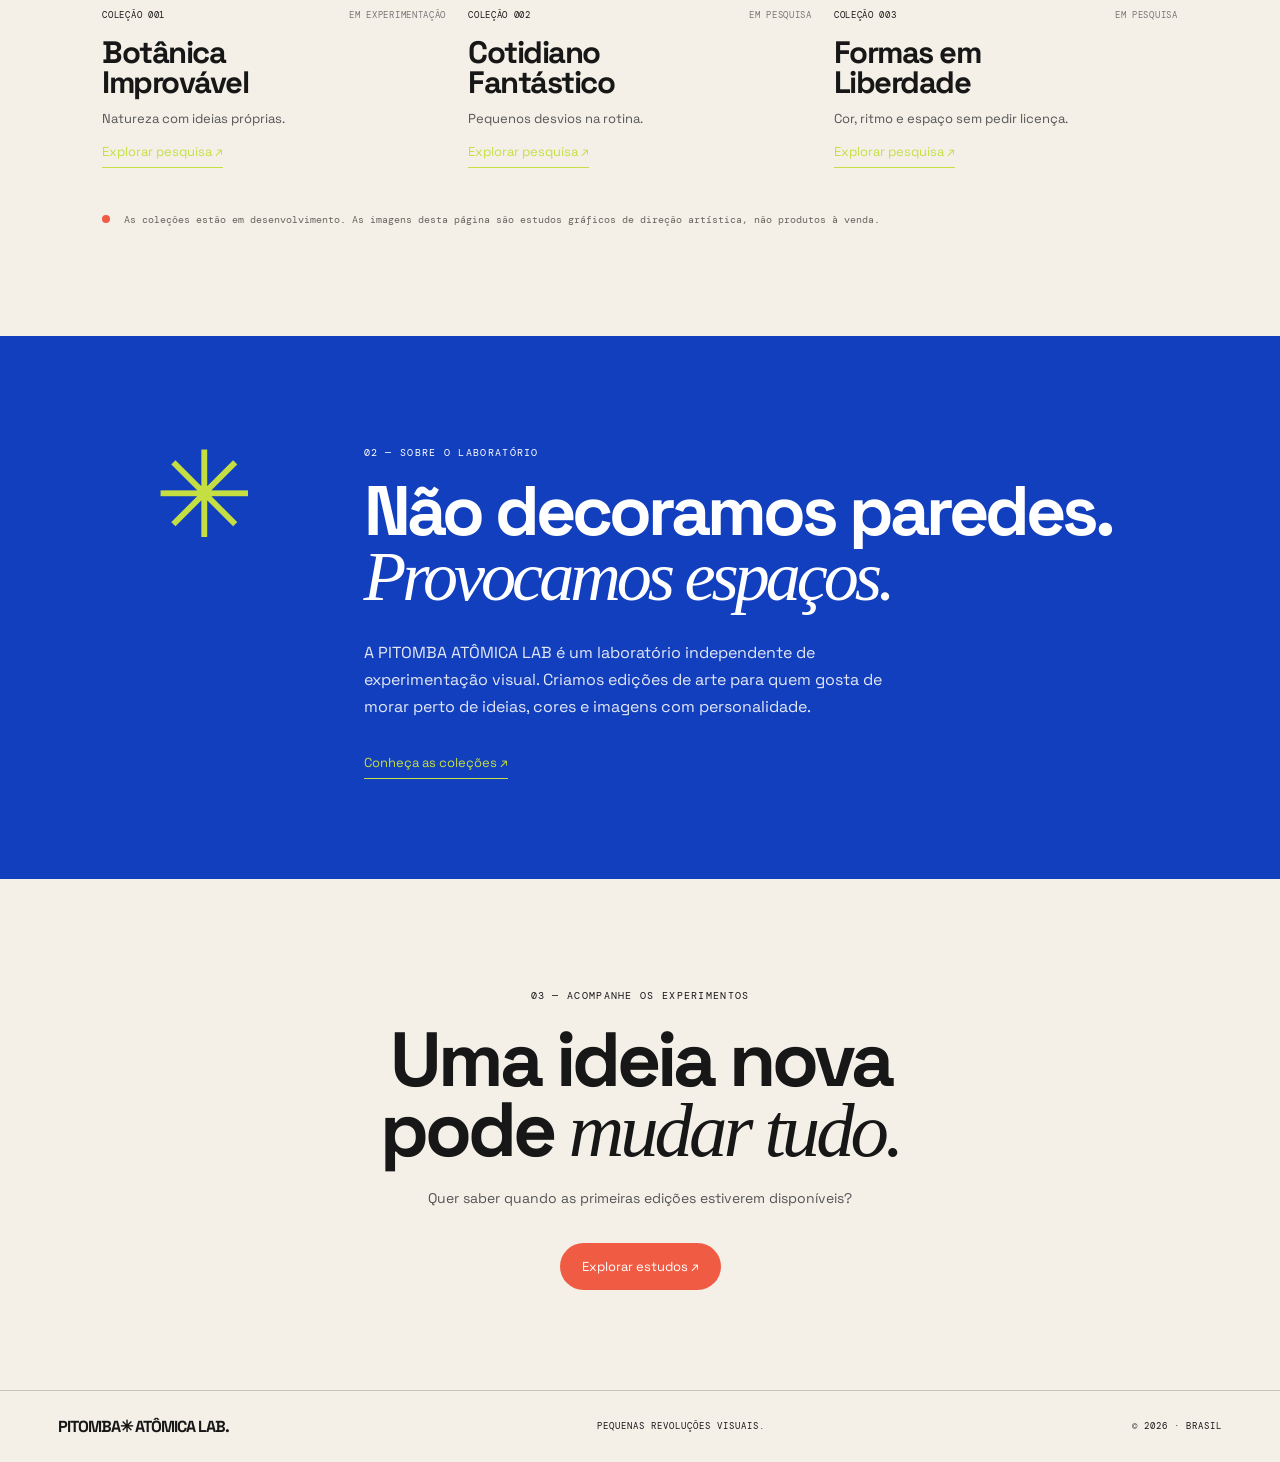
==== commit 90ac81bc: "Apply reference palette to homepage artwork" ====
--- a/index.html
+++ b/index.html
@@ -3,8 +3,9 @@
 <head>
 <meta charset="utf-8">
 <meta name="viewport" content="width=device-width, initial-scale=1">
-<meta name="theme-color" content="#f4f0e8">
+<meta name="theme-color" content="#0875D1">
 <meta name="description" content="PITOMBA ATÔMICA LAB — pequenas revoluções visuais. Arte autoral para paredes com personalidade.">
+<meta name="msvalidate.01" content="EAD47D0A124178B541388ACA7FBACF1D">
 <title>PITOMBA ATÔMICA LAB — Pequenas revoluções visuais</title>
 <link rel="preconnect" href="https://fonts.googleapis.com">
 <link rel="preconnect" href="https://fonts.gstatic.com" crossorigin>
@@ -48,7 +49,7 @@
 <div class="topline"><span>LABORATÓRIO INDEPENDENTE DE ARTE</span><span>EDIÇÕES VISUAIS · BRASIL</span></div>
 <header class="site-header">
 <a class="wordmark" href="#" aria-label="Pitomba Atômica início">PITOMBA<span>✳</span><br>ATÔMICA<span class="lab"> LAB.</span></a>
-<nav aria-label="Navegação principal"><a href="colecoes/">Coleções</a><a href="#laboratorio">O laboratório</a><a class="nav-contact" href="#colecoes">Ver coleções ↗</a></nav>
+<nav aria-label="Navegação principal"><a href="colecoes/">Coleções</a><a href="sobre/">O laboratório</a><a class="nav-contact" href="#colecoes">Ver coleções ↗</a></nav>
 </header>
 <main>
 <section class="hero">
@@ -61,18 +62,18 @@
 <div class="hero-art" aria-label="Composição gráfica abstrata original">
 <div class="art-stamp">PA<br>✳<br>LAB</div>
 <svg viewBox="0 0 560 650" role="img" aria-label="Ilustração abstrata de uma flor impossível">
-<rect x="34" y="25" width="492" height="600" rx="2" fill="#e9d8bd"/>
-<path d="M281 500 C260 405 315 340 282 250 C260 190 286 143 300 105" fill="none" stroke="#123fbd" stroke-width="17" stroke-linecap="round"/>
-<path d="M278 385 C190 320 139 352 130 407 C191 426 240 415 278 385Z" fill="#c5df43" stroke="#123fbd" stroke-width="9"/>
-<path d="M292 310 C370 250 425 280 438 334 C380 367 330 354 292 310Z" fill="#f05b43" stroke="#123fbd" stroke-width="9"/>
+<rect x="34" y="25" width="492" height="600" rx="2" fill="#EFC5B8"/>
+<path d="M281 500 C260 405 315 340 282 250 C260 190 286 143 300 105" fill="none" stroke="#101820" stroke-width="17" stroke-linecap="round"/>
+<path d="M278 385 C190 320 139 352 130 407 C191 426 240 415 278 385Z" fill="#E6F0C6" stroke="#101820" stroke-width="9"/>
+<path d="M292 310 C370 250 425 280 438 334 C380 367 330 354 292 310Z" fill="#00A878" stroke="#101820" stroke-width="9"/>
 <g transform="translate(300 105)">
-<path d="M0 0 C-80 -90 -145 -30 -93 35 C-166 75 -105 145 -30 90 C10 170 90 128 65 55 C155 20 113 -65 40 -43 C42 -135 -45 -130 -48 -55Z" fill="#f05b43" stroke="#123fbd" stroke-width="10" stroke-linejoin="round"/>
-<circle cx="0" cy="0" r="42" fill="#f3d44f" stroke="#123fbd" stroke-width="9"/>
-<circle cx="-12" cy="-8" r="5" fill="#123fbd"/><circle cx="13" cy="-8" r="5" fill="#123fbd"/><path d="M-10 13 Q0 25 12 13" fill="none" stroke="#123fbd" stroke-width="5" stroke-linecap="round"/>
+<path d="M0 0 C-80 -90 -145 -30 -93 35 C-166 75 -105 145 -30 90 C10 170 90 128 65 55 C155 20 113 -65 40 -43 C42 -135 -45 -130 -48 -55Z" fill="#00A878" stroke="#101820" stroke-width="10" stroke-linejoin="round"/>
+<circle cx="0" cy="0" r="42" fill="#FFE500" stroke="#101820" stroke-width="9"/>
+<circle cx="-12" cy="-8" r="5" fill="#101820"/><circle cx="13" cy="-8" r="5" fill="#101820"/><path d="M-10 13 Q0 25 12 13" fill="none" stroke="#101820" stroke-width="5" stroke-linecap="round"/>
 </g>
-<path d="M104 535 Q178 480 244 536 T390 530" fill="none" stroke="#123fbd" stroke-width="7" stroke-linecap="round"/>
-<circle cx="435" cy="120" r="26" fill="#c5df43"/><path d="M85 105 l25 -18 25 18 -25 18Z" fill="#123fbd"/>
-<text x="70" y="590" font-family="monospace" font-size="13" letter-spacing="3" fill="#123fbd">ESPÉCIME Nº 001</text>
+<path d="M104 535 Q178 480 244 536 T390 530" fill="none" stroke="#101820" stroke-width="7" stroke-linecap="round"/>
+<circle cx="435" cy="120" r="26" fill="#E6F0C6"/><path d="M85 105 l25 -18 25 18 -25 18Z" fill="#101820"/>
+<text x="70" y="590" font-family="monospace" font-size="13" letter-spacing="3" fill="#101820">ESPÉCIME Nº 001</text>
 </svg>
 <div class="side-note">IMAGINAÇÃO<br>EM ESTADO<br>DE TESTE ↗</div>
 </div>
